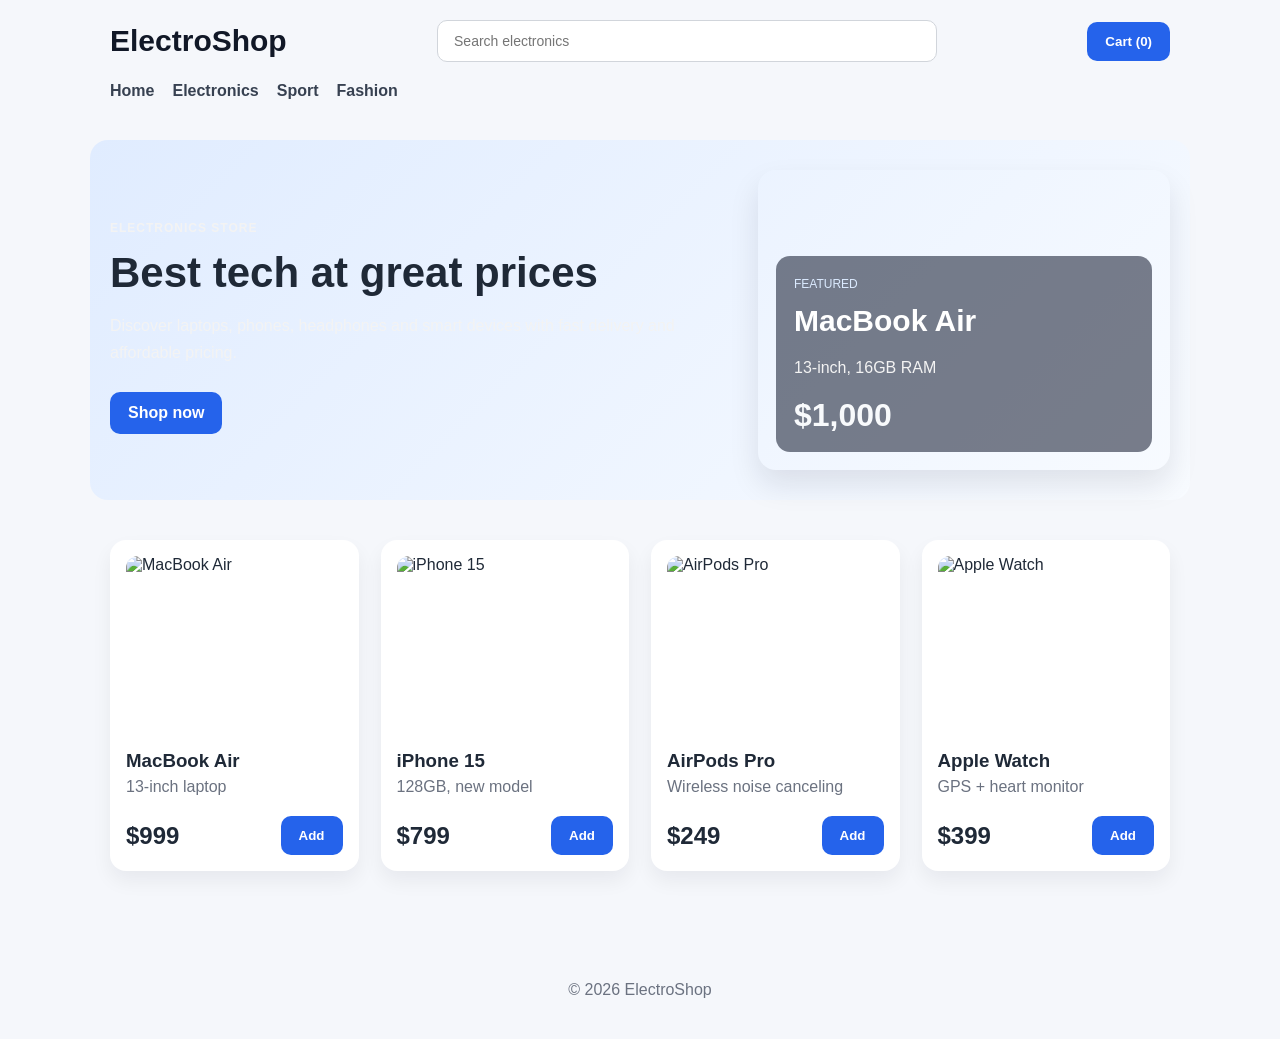
==== html/electronics.html @ 4210f3a3 "fix nav bar," ====
<!DOCTYPE html>
<html lang="en">
<head>
  <meta charset="UTF-8" />
  <meta name="viewport" content="width=device-width, initial-scale=1.0" />
  <title>ElectroShop</title>
  <link rel="stylesheet" href="../css/electronics.css" />
</head>
<body>
  <header class="topbar">
    <div class="brand">ElectroShop</div>
    <div class="search-box">
      <input type="text" placeholder="Search electronics" />
    </div>
    <button class="cart-btn">Cart (0)</button>
  </header>

  <nav class="menu">
    <a href="home.html">Home</a>
    <a href="electronics.html">Electronics</a>
    <a href="index.html">Sport</a>
    <a href="fashion.html">Fashion</a>
  </nav>

  <main>
    <section class="hero">
      <div class="hero-text">
        <p class="tag">Electronics Store</p>
        <h1>Best tech at great prices</h1>
        <p>Discover laptops, phones, headphones and smart devices with fast delivery and affordable pricing.</p>
        <a href="#products" class="btn">Shop now</a>
      </div>

      <div class="hero-card">
        <div class="hero-card-content">
          <span>Featured</span>
          <h2>MacBook Air</h2>
          <p>13-inch, 16GB RAM</p>
          <strong>$1,000</strong>
        </div>
      </div>
    </section>

    <section class="products" id="products">
      <div class="product-card">
        <img src="https://images.unsplash.com/photo-1517336714731-489689fd1ca8?auto=format&fit=crop&w=800&q=80" alt="MacBook Air" />
        <h3>MacBook Air</h3>
        <p>13-inch laptop</p>
        <div class="price-row">
          <strong>$999</strong>
          <button>Add</button>
        </div>
      </div>

      <div class="product-card">
        <img src="https://images.unsplash.com/photo-1598327105666-5b89351aff97?auto=format&fit=crop&w=800&q=80" alt="iPhone 15" />
        <h3>iPhone 15</h3>
        <p>128GB, new model</p>
        <div class="price-row">
          <strong>$799</strong>
          <button>Add</button>
        </div>
      </div>

      <div class="product-card">
        <img src="https://images.unsplash.com/photo-1546435770-a3e426bf472b?auto=format&fit=crop&w=800&q=80" alt="AirPods Pro" />
        <h3>AirPods Pro</h3>
        <p>Wireless noise canceling</p>
        <div class="price-row">
          <strong>$249</strong>
          <button>Add</button>
        </div>
      </div>

      <div class="product-card">
        <img src="https://images.unsplash.com/photo-1546868871-7041f2a55e12?auto=format&fit=crop&w=800&q=80" alt="Apple Watch" />
        <h3>Apple Watch</h3>
        <p>GPS + heart monitor</p>
        <div class="price-row">
          <strong>$399</strong>
          <button>Add</button>
        </div>
      </div>
    </section>
  </main>

  <footer>
    © 2026 ElectroShop
  </footer>
  <script src="main.js"></script>
</body>
</html>
---- css/electronics.css ----
* {
  box-sizing: border-box;
}

body {
  margin: 0;
  font-family: Arial, sans-serif;
  background: #f5f7fb;
  color: #1f2937;
}

a {
  text-decoration: none;
  color: inherit;
}

img {
  width: 100%;
  height: 180px;
  object-fit: cover;
  border-radius: 12px;
  display: block;
  margin-bottom: 14px;
}

.topbar {
  max-width: 1100px;
  margin: 0 auto;
  padding: 20px 20px 10px;
  display: flex;
  align-items: center;
  justify-content: space-between;
  gap: 20px;
}

.brand {
  font-size: 30px;
  font-weight: bold;
  color: #111827;
}

.search-box {
  flex: 1;
  display: flex;
  justify-content: center;
}

.search-box input {
  width: 100%;
  max-width: 500px;
  padding: 12px 16px;
  border: 1px solid #d1d5db;
  border-radius: 10px;
  font-size: 14px;
}

.cart-btn,
.btn,
.price-row button {
  background: #2563eb;
  color: #fff;
  border: none;
  border-radius: 10px;
  padding: 12px 18px;
  font-weight: bold;
  cursor: pointer;
}

.menu {
  max-width: 1100px;
  margin: 0 auto;
  padding: 10px 20px 20px;
  display: flex;
  flex-wrap: wrap;
  gap: 18px;
  color: #374151;
  font-weight: 600;
}

.hero {
  max-width: 1100px;
  margin: 20px auto 0;
  padding: 30px 20px;
  background: linear-gradient(135deg, #e0ecff, #f8fbff);
  border-radius: 18px;
  display: grid;
  grid-template-columns: 1.2fr 0.8fr;
  gap: 30px;
  align-items: center;
}

.tag {
  color: #2563eb;
  text-transform: uppercase;
  letter-spacing: 1px;
  font-size: 12px;
  font-weight: bold;
}

.hero h1 {
  font-size: 42px;
  margin: 10px 0 14px;
  line-height: 1.1;
}

.hero p {
  color: #f3f3f3;
  line-height: 1.7;
}

.btn {
  display: inline-block;
  margin-top: 10px;
}

.hero-card {
  background: linear-gradient(135deg, #0b57d0, #1d4ed8);
  color: #fff;
  border-radius: 18px;
  min-height: 300px;
  padding: 18px;
  box-shadow: 0 15px 30px rgba(17, 24, 39, 0.1);
  display: flex;
  align-items: flex-end;
  background-image: url('https://static1.xdaimages.com/wordpress/wp-content/uploads/2023/06/macbook-air-15-inch-colors.jpg');
  background-size: cover;
  background-position: center;
}

.hero-card-content {
  width: 100%;
  background: rgba(15, 23, 42, 0.55);
  border-radius: 14px;
  padding: 18px;
}

.hero-card span {
  font-size: 12px;
  color: #dbeafe;
  text-transform: uppercase;
}

.hero-card h2 {
  margin: 12px 0 8px;
  font-size: 30px;
}

.hero-card strong {
  display: block;
  margin-top: 14px;
  font-size: 32px;
  color: #f8fafc;
}

.products {
  max-width: 1100px;
  margin: 40px auto;
  padding: 0 20px 40px;
  display: grid;
  grid-template-columns: repeat(4, minmax(0, 1fr));
  gap: 22px;
}

.product-card {
  background: #fff;
  border-radius: 16px;
  padding: 16px;
  box-shadow: 0 10px 20px rgba(15, 23, 42, 0.06);
}

.product-card h3 {
  margin: 0 0 6px;
}

.product-card p {
  margin: 0;
  color: #6b7280;
}

.price-row {
  display: flex;
  align-items: center;
  justify-content: space-between;
  margin-top: 20px;
}

.price-row strong {
  font-size: 24px;
}

footer {
  text-align: center;
  padding: 30px 0 40px;
  color: #6b7280;
}

@media (max-width: 900px) {
  .products {
    grid-template-columns: repeat(2, 1fr);
  }

  .hero {
    grid-template-columns: 1fr;
  }
}

@media (max-width: 560px) {
  .topbar {
    flex-wrap: wrap;
  }

  .products {
    grid-template-columns: 1fr;
  }

  .brand {
    font-size: 24px;
  }
}
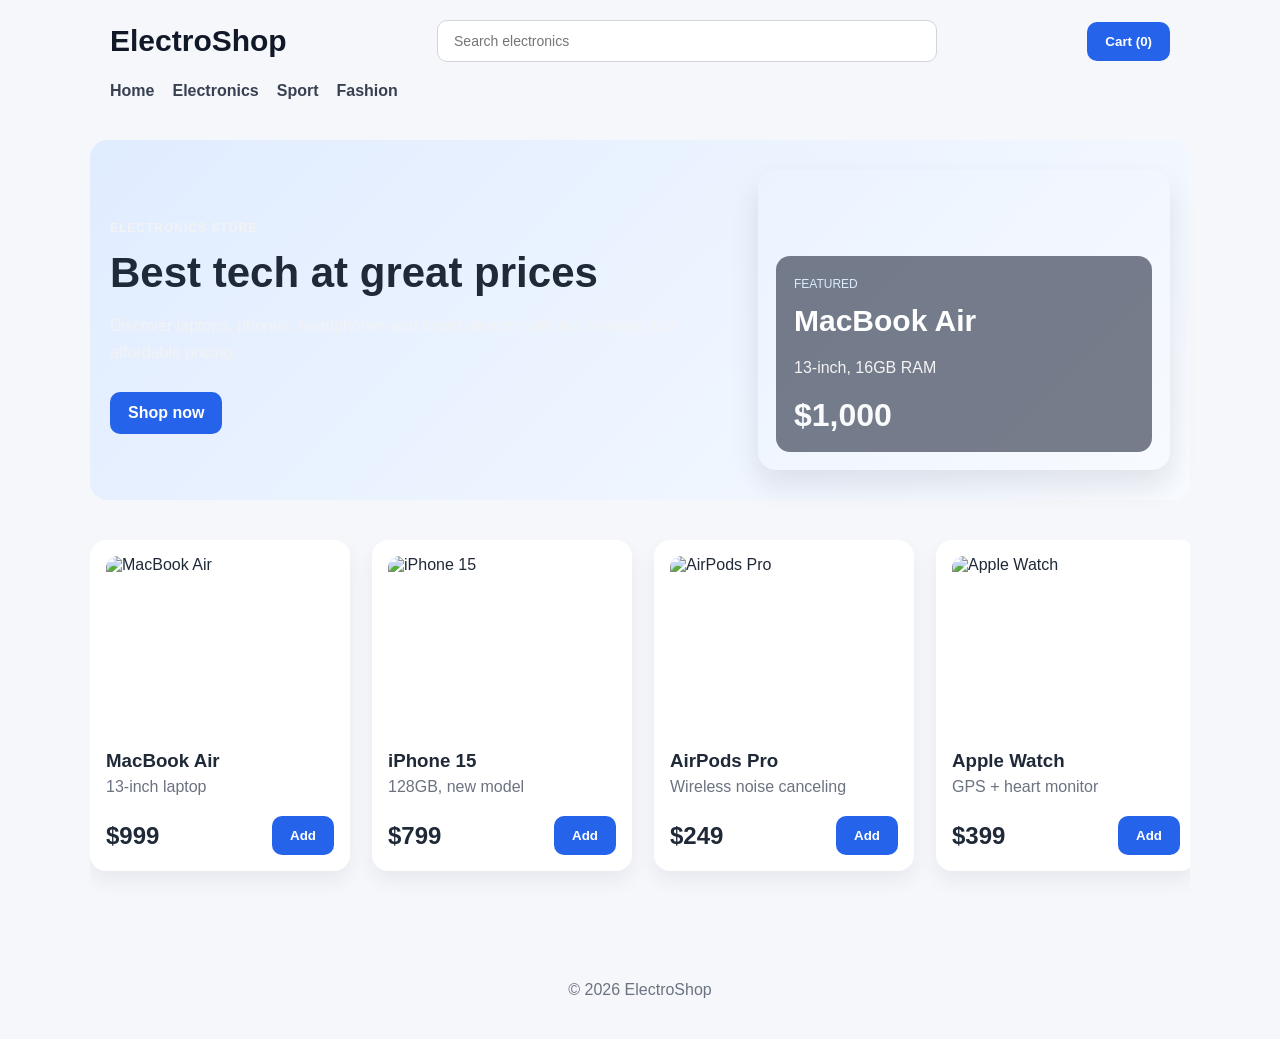
==== commit e4ef7353: "fix nav bar" ====
--- a/html/electronics.html
+++ b/html/electronics.html
@@ -15,12 +15,12 @@
     <button class="cart-btn">Cart (0)</button>
   </header>
 
-  <nav class="menu">
-    <a href="home.html">Home</a>
-    <a href="electronics.html">Electronics</a>
-    <a href="index.html">Sport</a>
-    <a href="fashion.html">Fashion</a>
-  </nav>
+      <nav class="menu">
+          <a href="home.html">Home</a>
+          <a href="electronics.html">Electronics</a>
+          <a href="index.html">Sport</a>
+          <a href="fashion.html">Fashion</a>
+        </nav>
 
   <main>
     <section class="hero">
@@ -87,6 +87,5 @@
   <footer>
     © 2026 ElectroShop
   </footer>
-  <script src="main.js"></script>
 </body>
 </html>
--- a/css/electronics.css
+++ b/css/electronics.css
@@ -156,16 +156,19 @@
   max-width: 1100px;
   margin: 40px auto;
   padding: 0 20px 40px;
-  display: grid;
-  grid-template-columns: repeat(4, minmax(0, 1fr));
+  display: flex;
   gap: 22px;
+  overflow-x: auto;
+  scroll-snap-type: x proximity;
 }
 
 .product-card {
+  flex: 0 0 260px;
   background: #fff;
   border-radius: 16px;
   padding: 16px;
   box-shadow: 0 10px 20px rgba(15, 23, 42, 0.06);
+  scroll-snap-align: start;
 }
 
 .product-card h3 {
@@ -196,7 +199,7 @@
 
 @media (max-width: 900px) {
   .products {
-    grid-template-columns: repeat(2, 1fr);
+    display: flex;
   }
 
   .hero {
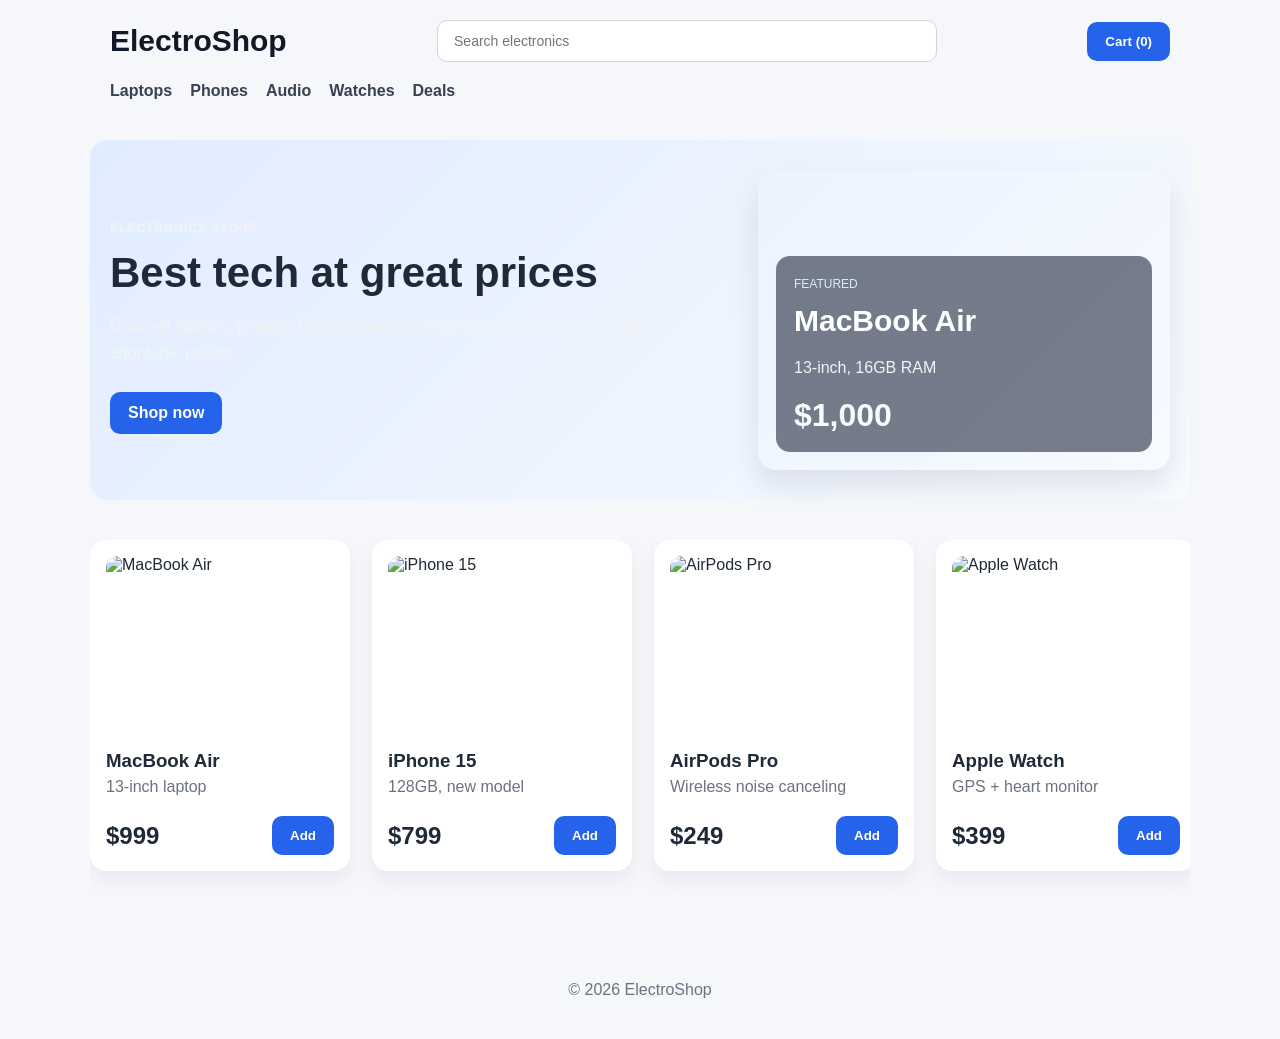
==== commit 09cad073: "fix nav bar" ====
--- a/html/electronics.html
+++ b/html/electronics.html
@@ -4,6 +4,7 @@
   <meta charset="UTF-8" />
   <meta name="viewport" content="width=device-width, initial-scale=1.0" />
   <title>ElectroShop</title>
+  <link rel="stylesheet" href="style.css" />
   <link rel="stylesheet" href="../css/electronics.css" />
 </head>
 <body>
@@ -15,12 +16,13 @@
     <button class="cart-btn">Cart (0)</button>
   </header>
 
-      <nav class="menu">
-          <a href="home.html">Home</a>
-          <a href="electronics.html">Electronics</a>
-          <a href="index.html">Sport</a>
-          <a href="fashion.html">Fashion</a>
-        </nav>
+  <nav class="menu">
+    <a href="#products">Laptops</a>
+    <a href="#products">Phones</a>
+    <a href="#products">Audio</a>
+    <a href="#products">Watches</a>
+    <a href="#products">Deals</a>
+  </nav>
 
   <main>
     <section class="hero">
@@ -87,5 +89,6 @@
   <footer>
     © 2026 ElectroShop
   </footer>
+  <script src="main.js"></script>
 </body>
 </html>
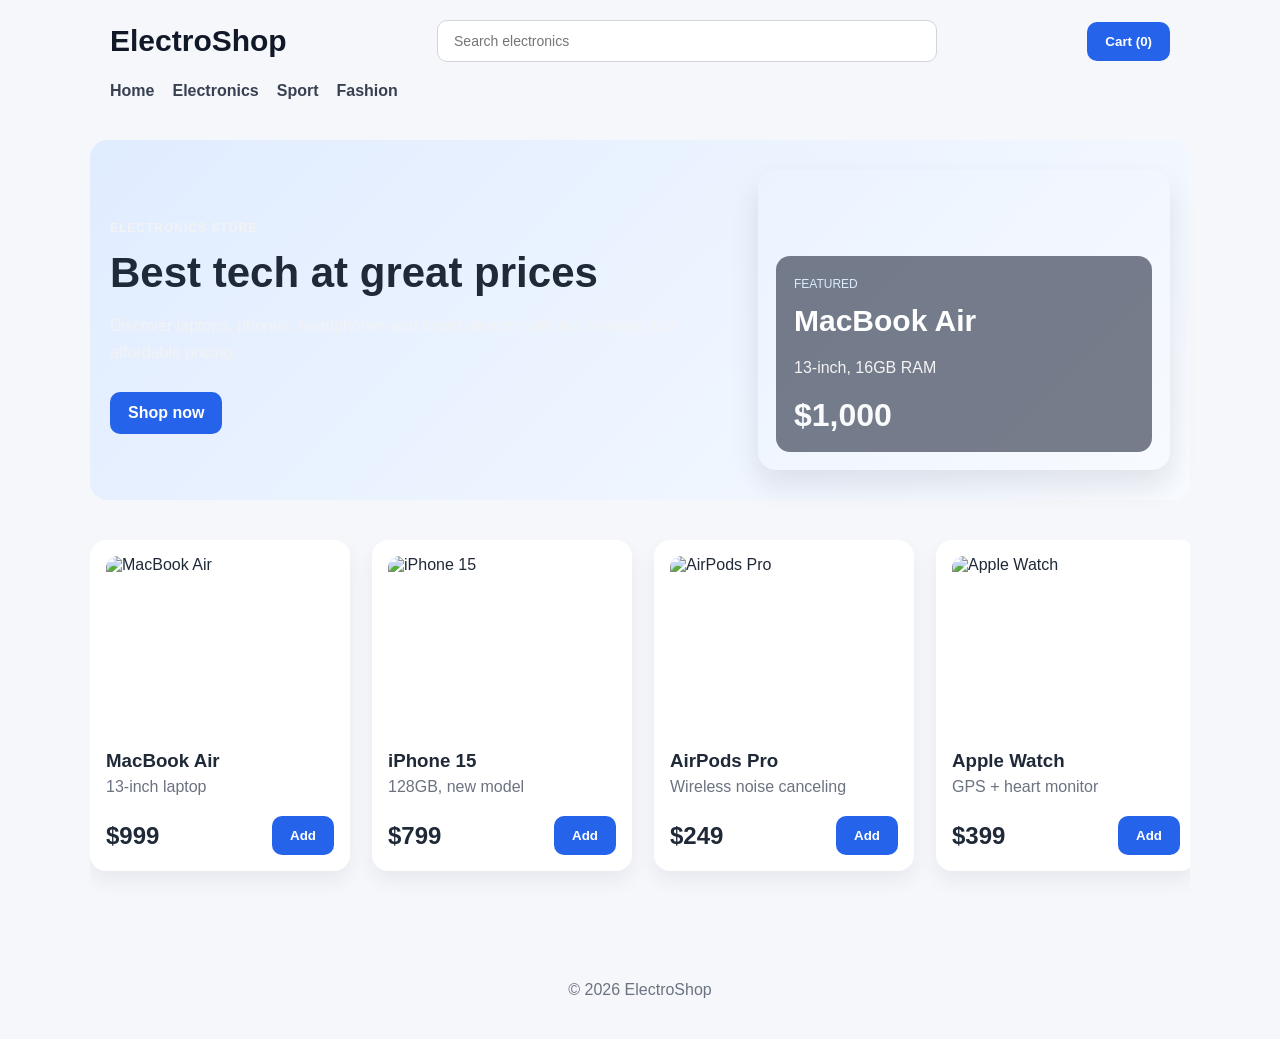
==== commit 25715ad0: "Merge branch 'main' of https://github.com/Leon-sejdiu-2010/team-shopping-online-website" ====
--- a/html/electronics.html
+++ b/html/electronics.html
@@ -17,11 +17,10 @@
   </header>
 
   <nav class="menu">
-    <a href="#products">Laptops</a>
-    <a href="#products">Phones</a>
-    <a href="#products">Audio</a>
-    <a href="#products">Watches</a>
-    <a href="#products">Deals</a>
+    <a href="home.html">Home</a>
+    <a href="electronics.html">Electronics</a>
+    <a href="index.html">Sport</a>
+    <a href="fashion.html">Fashion</a>
   </nav>
 
   <main>
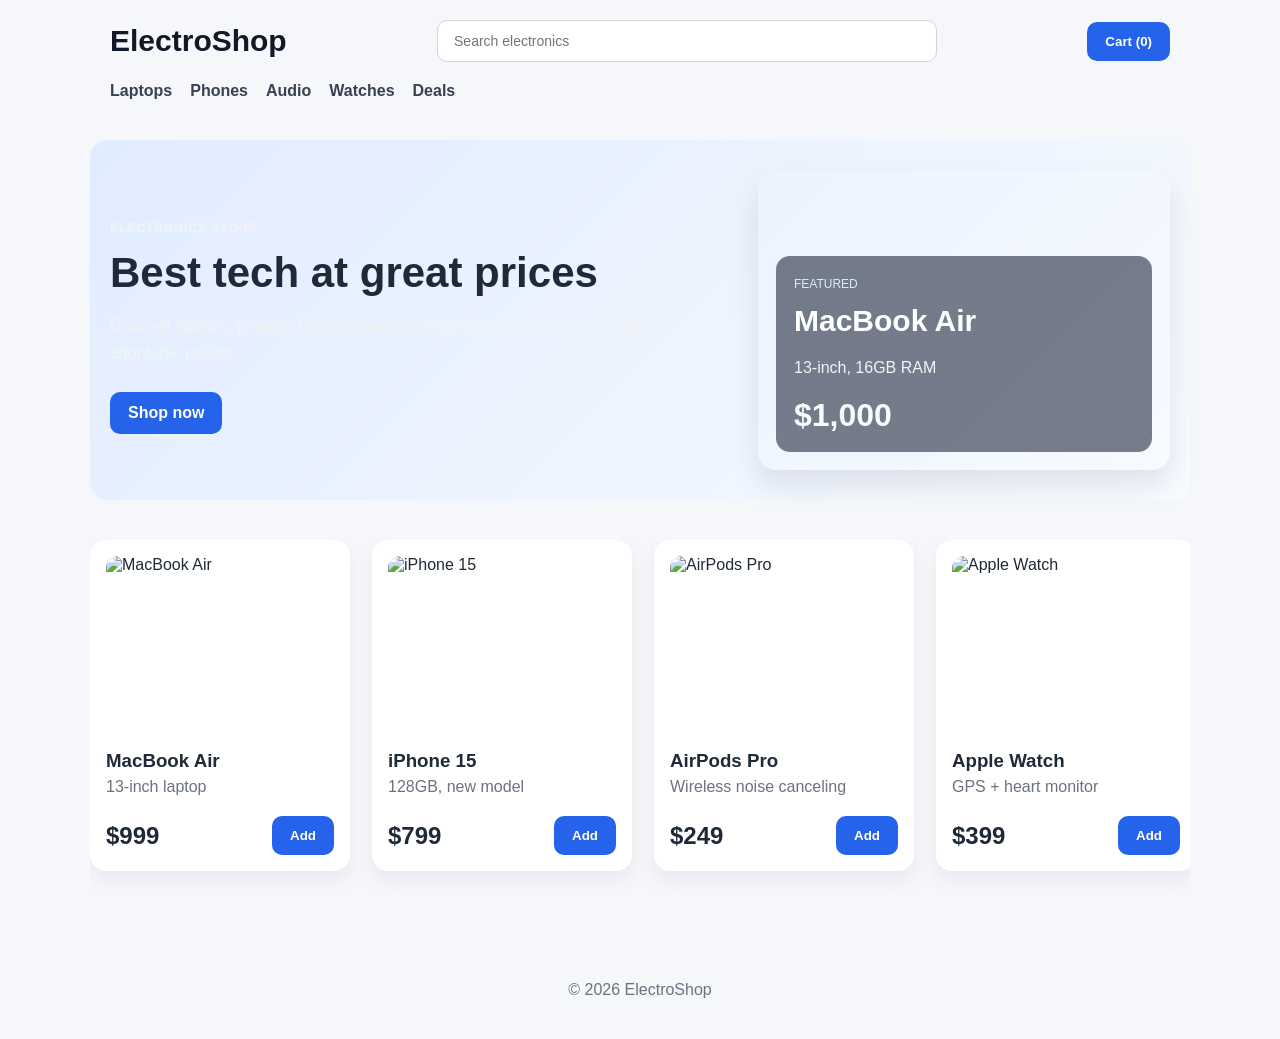
==== commit 4d3ffdf3: "Merge branch 'main' of https://github.com/Leon-sejdiu-2010/team-shopping-online-website" ====
--- a/html/electronics.html
+++ b/html/electronics.html
@@ -17,10 +17,11 @@
   </header>
 
   <nav class="menu">
-    <a href="home.html">Home</a>
-    <a href="electronics.html">Electronics</a>
-    <a href="index.html">Sport</a>
-    <a href="fashion.html">Fashion</a>
+    <a href="#products">Laptops</a>
+    <a href="#products">Phones</a>
+    <a href="#products">Audio</a>
+    <a href="#products">Watches</a>
+    <a href="#products">Deals</a>
   </nav>
 
   <main>
@@ -88,6 +89,5 @@
   <footer>
     © 2026 ElectroShop
   </footer>
-  <script src="main.js"></script>
 </body>
 </html>
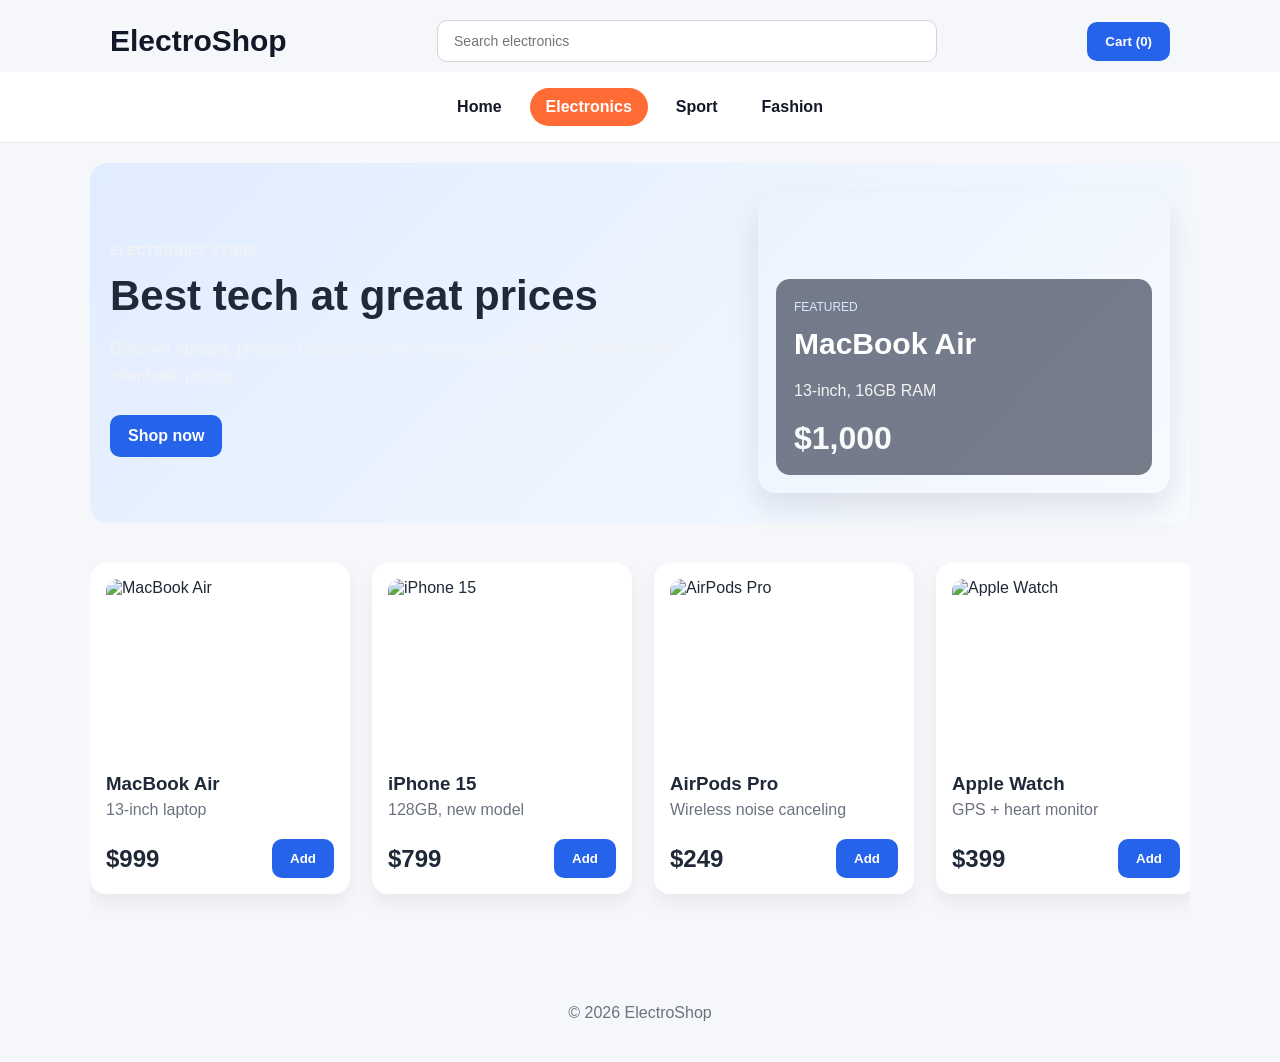
==== commit 2079fe80: "update nav bar" ====
--- a/html/electronics.html
+++ b/html/electronics.html
@@ -4,7 +4,6 @@
   <meta charset="UTF-8" />
   <meta name="viewport" content="width=device-width, initial-scale=1.0" />
   <title>ElectroShop</title>
-  <link rel="stylesheet" href="style.css" />
   <link rel="stylesheet" href="../css/electronics.css" />
 </head>
 <body>
@@ -17,13 +16,12 @@
   </header>
 
   <nav class="menu">
-    <a href="#products">Laptops</a>
-    <a href="#products">Phones</a>
-    <a href="#products">Audio</a>
-    <a href="#products">Watches</a>
-    <a href="#products">Deals</a>
-  </nav>
-
+      <a href="home.html">Home</a>
+      <a href="electronics.html">Electronics</a>
+      <a href="index.html">Sport</a>
+      <a href="fashion.html">Fashion</a>
+    </nav>
+    
   <main>
     <section class="hero">
       <div class="hero-text">
--- a/css/electronics.css
+++ b/css/electronics.css
@@ -67,14 +67,31 @@
 }
 
 .menu {
-  max-width: 1100px;
-  margin: 0 auto;
-  padding: 10px 20px 20px;
-  display: flex;
-  flex-wrap: wrap;
-  gap: 18px;
-  color: #374151;
-  font-weight: 600;
+  display: flex;
+  justify-content: center;
+  gap: 12px;
+  padding: 16px 20px;
+  background: #ffffff;
+  border-bottom: 1px solid #e7ebf2;
+}
+
+.menu a {
+  color: #111827;
+  text-decoration: none;
+  font-weight: 700;
+  padding: 10px 16px;
+  border-radius: 999px;
+  transition: background 0.2s ease, color 0.2s ease;
+}
+
+.menu a:hover {
+  background: #111827;
+  color: #ffffff;
+}
+
+.menu a[href="electronics.html"] {
+  background: #ff6b35;
+  color: #ffffff;
 }
 
 .hero {
